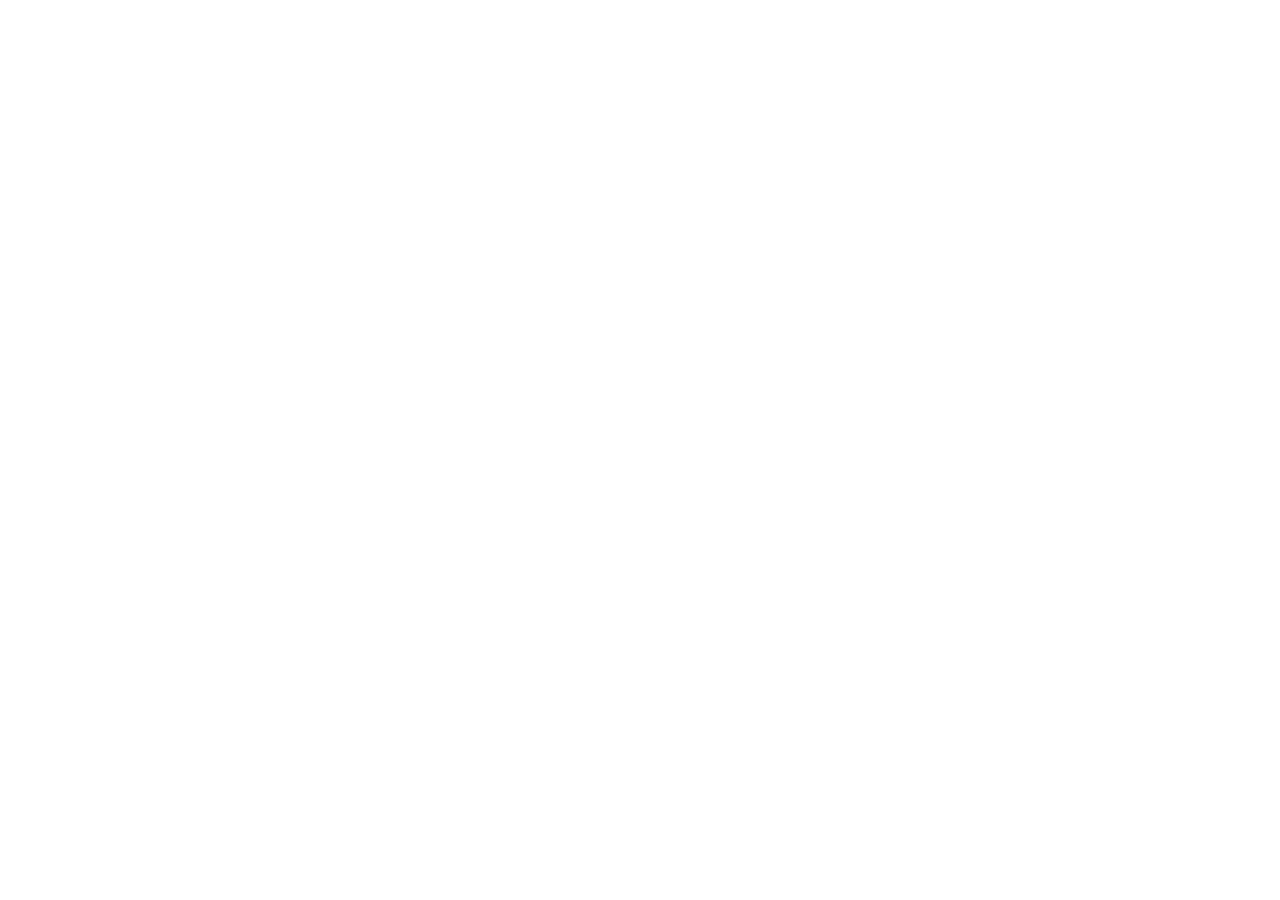
==== login.html @ 40fd8da1 "El cielo home - vista usuario" ====
<!DOCTYPE html>
<html lang="en">
<head>
    <meta charset="UTF-8">
    <meta name="viewport" content="width=device-width, initial-scale=1.0">
    <title>Nombre</title>
</head>
<body>
    
</body>
</html>
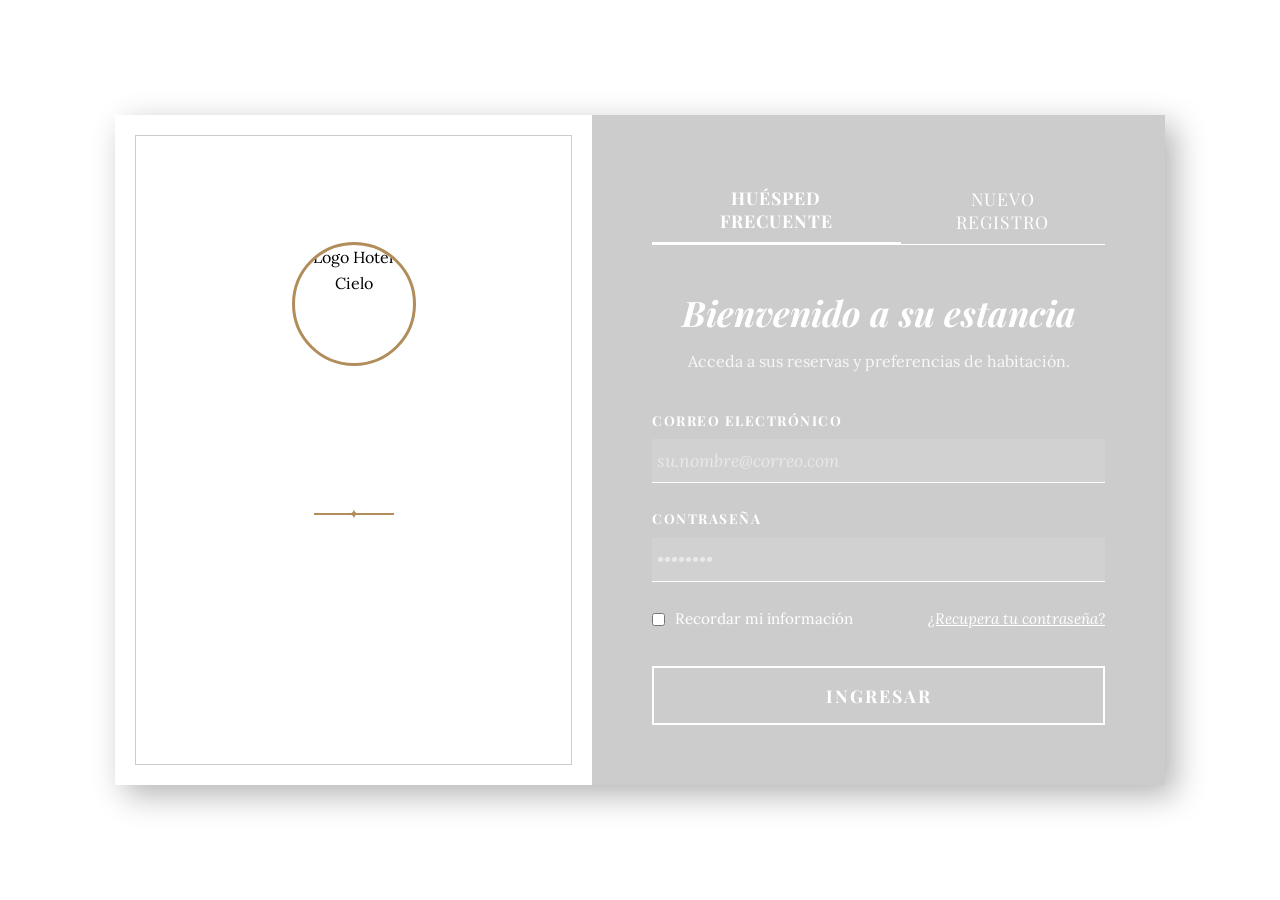
==== commit 87106d56: "Design complete" ====
--- a/login.html
+++ b/login.html
@@ -1,11 +1,615 @@
-<!DOCTYPE html>
-<html lang="en">
-<head>
-    <meta charset="UTF-8">
-    <meta name="viewport" content="width=device-width, initial-scale=1.0">
-    <title>Nombre</title>
-</head>
-<body>
-    
-</body>
-</html>+<!doctype html>
+<html lang="es">
+  <head>
+    <meta charset="utf-8" />
+    <meta name="viewport" content="width=device-width, initial-scale=1.0" />
+    <title>Acceso | Hotel El Cielo</title>
+    <link rel="preconnect" href="https://fonts.googleapis.com" />
+    <link rel="preconnect" href="https://fonts.gstatic.com" crossorigin />
+    <link
+      href="https://fonts.googleapis.com/css2?family=Lora:ital,wght@0,400;0,600;1,400&family=Playfair+Display:ital,wght@0,400;0,600;0,700;1,400&display=swap"
+      rel="stylesheet"
+    />
+    <script src="https://cdn.jsdelivr.net/npm/@supabase/supabase-js@2"></script>
+    <style>
+      /* === ESTÉTICA AREQUIPEÑA COLONIAL === */
+      :root {
+        --sillar-light: #ffffff24; /* Blanco sillar iluminado translúcido */
+        --sillar-base: #ebe7df; /* Blanco sillar sombra */
+        --rojo-colonial: #6e2b25; /* Rojo Santa Catalina */
+        --fierro-forjado: #000000; /* Negro Puro para la izquierda */
+        --blur-form: 12px; /* Blur activado */
+        --blanco-puro: #ffffff; /* Ajustado para que el texto resalte */
+        --oro-viejo: #b08d5b; /* Detalles en madera tallada o bronce */
+        --font-headings: "Playfair Display", Georgia, serif;
+        --font-body: "Lora", "Times New Roman", serif;
+      }
+
+      * {
+        box-sizing: border-box;
+        margin: 0;
+        padding: 0;
+      }
+
+      body {
+        background-image: url(https://akzqiyajwdfyufdubifw.supabase.co/storage/v1/object/public/Perrito/fondologin2.webp);
+        background-size: cover;
+        background-position: center;
+        font-family: var(--font-body);
+        color: var(--blanco-puro);
+        display: flex;
+        flex-direction: column;
+        min-height: 100vh;
+        line-height: 1.6;
+      }
+
+      /* === CONTENEDOR PRINCIPAL === */
+      .main-container {
+        flex-grow: 1;
+        display: flex;
+        align-items: center;
+        justify-content: center;
+        padding: 40px 20px;
+      }
+
+      .card {
+        display: flex;
+        flex-direction: row;
+        background-color: var(--sillar-light);
+        width: 100%;
+        max-width: 1050px;
+        min-height: 600px;
+        box-shadow: 10px 10px 30px rgba(0, 0, 0, 0.3);
+      }
+
+      /* === PANEL IZQUIERDO (HOTEL) === */
+      .brand-panel {
+        flex: 1;
+        background-image: url(https://akzqiyajwdfyufdubifw.supabase.co/storage/v1/object/public/Perrito/PortadaLogin.webp);
+        background-size: cover;
+        background-position: start;
+        color: #000000;
+        padding: 60px 50px;
+        display: flex;
+        flex-direction: column;
+        justify-content: center;
+        align-items: center;
+        text-align: center;
+        position: relative;
+      }
+
+      /* Detalle de marco interno imitando portón */
+      .brand-panel::before {
+        content: "";
+        position: absolute;
+        top: 20px;
+        right: 20px;
+        bottom: 20px;
+        left: 20px;
+        border: 1px solid rgba(0, 0, 0, 0.2);
+        pointer-events: none;
+      }
+
+      .brand-title {
+        font-family: var(--font-headings);
+        font-size: 3.5rem;
+        font-weight: 700;
+        margin-bottom: 15px;
+        line-height: 1;
+        letter-spacing: 2px;
+        text-transform: uppercase;
+      }
+
+      .brand-divider {
+        width: 80px;
+        height: 2px;
+        background-color: var(--oro-viejo);
+        margin-bottom: 30px;
+        position: relative;
+      }
+
+      /* Adorno central en el divisor */
+      .brand-divider::after {
+        content: "✦";
+        position: absolute;
+        top: -10px;
+        left: calc(50% - 6px);
+        color: var(--oro-viejo);
+        font-size: 14px;
+      }
+
+      .brand-subtitle {
+        font-size: 1.3rem;
+        font-style: italic;
+        opacity: 0.9;
+        max-width: 90%;
+        line-height: 1.8;
+        font-weight: 400;
+      }
+
+      /* Información de pie de página reubicada dentro del panel izquierdo */
+      .panel-footer {
+        position: absolute;
+        bottom: 35px;
+        left: 0;
+        width: 100%;
+        text-align: center;
+        font-family: var(--font-headings);
+        font-size: 0.85rem;
+        color: var(--fierro-forjado);
+        letter-spacing: 1px;
+        padding: 0 30px;
+      }
+
+      .panel-footer-links {
+        margin-top: 5px;
+      }
+
+      .panel-footer-links a {
+        color: var(--fierro-forjado);
+        text-decoration: underline;
+        margin: 0 10px;
+        font-style: italic;
+        transition: color 0.3s;
+        color: var(--blanco-puro);
+      }
+
+      .panel-footer-links a:hover {
+        color: var(--oro-viejo);
+        text-decoration: none;
+      }
+
+      /* === PANEL DERECHO (FORMULARIOS) === */
+      .form-panel {
+        flex: 1.2;
+        padding: 60px 60px;
+        display: flex;
+        flex-direction: column;
+        -webkit-backdrop-filter: blur(var(--blur-form));
+        backdrop-filter: blur(var(--blur-form));
+        background-color: rgba(0, 0, 0, 0.2);
+      }
+
+      /* Navegación por pestañas */
+      .form-tabs {
+        display: flex;
+        margin-bottom: 40px;
+        border-bottom: 1px solid var(--blanco-puro);
+        justify-content: center;
+      }
+
+      .tab-btn {
+        background: none;
+        border: none;
+        font-family: var(--font-headings);
+        font-size: 1.1rem;
+        text-transform: uppercase;
+        letter-spacing: 1px;
+        color: var(--blanco-puro);
+        padding: 10px 25px;
+        cursor: pointer;
+        transition: all 0.3s ease;
+        position: relative;
+        top: 1px;
+      }
+
+      .tab-btn.active {
+        color: var(--blanco-puro);
+        font-weight: 700;
+        border-bottom: 3px solid var(--blanco-puro);
+      }
+
+      .tab-btn:hover:not(.active) {
+        color: var(--blanco-puro);
+        opacity: 0.7;
+      }
+
+      /* Formularios */
+      .form-section {
+        display: none;
+        animation: fadeIn 0.5s ease;
+      }
+
+      .form-section.active {
+        display: block;
+      }
+
+      .form-header {
+        text-align: center;
+        margin-bottom: 35px;
+      }
+
+      .form-header h2 {
+        font-family: var(--font-headings);
+        font-size: 2.2rem;
+        color: var(--blanco-puro);
+        margin-bottom: 8px;
+        font-style: italic;
+      }
+
+      .form-header p {
+        color: rgba(255, 255, 255, 0.85);
+        font-size: 1rem;
+      }
+
+      .input-group {
+        margin-bottom: 25px;
+      }
+
+      .input-group label {
+        display: block;
+        font-family: var(--font-headings);
+        font-size: 0.85rem;
+        font-weight: 700;
+        margin-bottom: 8px;
+        color: var(--blanco-puro);
+        text-transform: uppercase;
+        letter-spacing: 1.5px;
+      }
+
+      .input-group input[type="text"],
+      .input-group input[type="email"],
+      .input-group input[type="password"] {
+        width: 100%;
+        padding: 10px 5px;
+        border: none;
+        border-bottom: 1px solid var(--blanco-puro);
+        background-color: rgba(255, 255, 255, 0.1);
+        font-family: var(--font-body);
+        font-size: 1.1rem;
+        color: var(--blanco-puro);
+        transition:
+          border-color 0.3s,
+          background-color 0.3s;
+      }
+
+      .input-group input:focus {
+        outline: none;
+        border-bottom: 2px solid var(--blanco-puro);
+        background-color: rgba(255, 255, 255, 0.2);
+      }
+
+      .input-group input::placeholder {
+        color: rgba(255, 255, 255, 0.5);
+        font-style: italic;
+      }
+
+      .form-actions {
+        display: flex;
+        justify-content: space-between;
+        align-items: center;
+        margin-bottom: 35px;
+        margin-top: 10px;
+      }
+
+      .checkbox-group {
+        display: flex;
+        align-items: center;
+        font-size: 0.95rem;
+        color: var(--blanco-puro);
+      }
+
+      .checkbox-group input {
+        margin-right: 10px;
+        accent-color: var(--blanco-puro);
+      }
+
+      .forgot-link {
+        font-size: 0.95rem;
+        color: var(--blanco-puro);
+        text-decoration: underline;
+        font-style: italic;
+        transition: color 0.3s;
+      }
+
+      .forgot-link:hover {
+        color: var(--oro-viejo);
+      }
+
+      /* Botón Clásico */
+      .btn-submit {
+        width: 100%;
+        padding: 16px;
+        background-color: transparent;
+        color: var(--blanco-puro);
+        border: 2px solid var(--blanco-puro);
+        font-family: var(--font-headings);
+        font-size: 1.1rem;
+        font-weight: bold;
+        letter-spacing: 2px;
+        text-transform: uppercase;
+        cursor: pointer;
+        transition:
+          background-color 0.3s,
+          color 0.3s;
+      }
+
+      .btn-submit:hover {
+        background-color: var(--blanco-puro);
+        color: #000000;
+      }
+
+      /* === RESPONSIVO === */
+      @media (max-width: 850px) {
+        .card {
+          flex-direction: column;
+          border: 1px solid var(--blanco-puro);
+        }
+        .brand-panel {
+          padding: 50px 30px 100px 30px;
+          border-right: none;
+          border-bottom: 2px solid var(--blanco-puro);
+        }
+        .brand-title {
+          font-size: 2.5rem;
+        }
+        .form-panel {
+          padding: 40px 30px;
+        }
+        .form-actions {
+          flex-direction: column;
+          align-items: flex-start;
+          gap: 15px;
+        }
+        .panel-footer {
+          bottom: 20px;
+        }
+      }
+
+      @keyframes fadeIn {
+        from {
+          opacity: 0;
+          transform: translateY(10px);
+        }
+        to {
+          opacity: 1;
+          transform: translateY(0);
+        }
+      }
+
+      /* === TOAST NOTIFICATIONS === */
+      .toast-container {
+        position: fixed;
+        top: 20px;
+        right: 20px;
+        z-index: 1000;
+        display: flex;
+        flex-direction: column;
+        gap: 10px;
+      }
+
+      .toast {
+        background: rgba(0, 0, 0, 0.85);
+        -webkit-backdrop-filter: blur(8px);
+        backdrop-filter: blur(8px);
+        color: white;
+        padding: 16px 24px;
+        border-radius: 8px;
+        box-shadow: 0 10px 30px rgba(0, 0, 0, 0.3);
+        display: flex;
+        align-items: center;
+        gap: 12px;
+        min-width: 300px;
+        border-left: 4px solid var(--oro-viejo);
+        transform: translateX(120%);
+        transition: transform 0.4s cubic-bezier(0.68, -0.55, 0.265, 1.55);
+        font-family: var(--font-body);
+      }
+
+      .toast.show {
+        transform: translateX(0);
+      }
+
+      .toast.error {
+        border-left-color: #ff4d4d;
+      }
+
+      .toast.success {
+        border-left-color: #4caf50;
+      }
+    </style>
+  </head>
+  <body>
+    <main class="main-container">
+      <div class="card">
+        <div class="brand-panel">
+          <img
+            src="https://akzqiyajwdfyufdubifw.supabase.co/storage/v1/object/public/Perrito/ImagenDePerroIng.S.jpeg"
+            alt="Logo Hotel El Cielo"
+            style="
+              width: 124px;
+              height: 124px;
+              margin-bottom: 20px;
+              border-radius: 190%;
+              border: 3px solid var(--oro-viejo);
+            "
+          />
+          <h1 class="brand-title" style="color: var(--blanco-puro)">
+            Hotel El Cielo
+          </h1>
+          <div class="brand-divider"></div>
+          <p class="brand-subtitle" style="color: var(--blanco-puro)">
+            Descubra la majestuosidad y elegancia colonial en el corazón de la
+            Ciudad Blanca.
+          </p>
+
+          <div class="panel-footer" style="color: var(--blanco-puro)">
+            <strong>Hotel El Cielo</strong> &copy; 2026. Arequipa, Perú.
+            <div class="panel-footer-links">
+              <a href="#">Privacidad</a>
+              <a href="#">Términos de Reserva</a>
+              <a href="#">Conserjería</a>
+            </div>
+          </div>
+        </div>
+
+        <div class="form-panel">
+          <div class="form-tabs">
+            <button
+              class="tab-btn active"
+              onclick="switchTab('login')"
+              id="tab-login"
+            >
+              Huésped Frecuente
+            </button>
+            <button
+              class="tab-btn"
+              onclick="switchTab('register')"
+              id="tab-register"
+            >
+              Nuevo Registro
+            </button>
+          </div>
+
+          <div class="form-section active" id="section-login">
+            <div class="form-header">
+              <h2>Bienvenido a su estancia</h2>
+              <p>Acceda a sus reservas y preferencias de habitación.</p>
+            </div>
+
+            <form id="login-form">
+              <div class="input-group">
+                <label for="login-email">Correo Electrónico</label>
+                <input
+                  type="email"
+                  id="login-email"
+                  name="email"
+                  placeholder="su.nombre@correo.com"
+                  required
+                />
+              </div>
+
+              <div class="input-group">
+                <label for="login-password">Contraseña</label>
+                <input
+                  type="password"
+                  id="login-password"
+                  name="password"
+                  placeholder="••••••••"
+                  required
+                />
+              </div>
+
+              <div class="form-actions">
+                <div class="checkbox-group">
+                  <input type="checkbox" id="remember" name="remember" />
+                  <label
+                    for="remember"
+                    style="
+                      font-family: var(--font-body);
+                      font-weight: normal;
+                      text-transform: none;
+                      letter-spacing: normal;
+                      margin-bottom: 0;
+                    "
+                    >Recordar mi información</label
+                  >
+                </div>
+                <a href="#" class="forgot-link">¿Recupera tu contraseña?</a>
+              </div>
+
+              <button type="submit" class="btn-submit">Ingresar</button>
+            </form>
+          </div>
+
+          <div class="form-section" id="section-register">
+            <div class="form-header">
+              <h2>Únase a Nosotros</h2>
+              <p>Registre sus datos para una experiencia personalizada.</p>
+            </div>
+
+            <form id="register-form">
+              <div class="input-group">
+                <label for="reg-name">Nombre de Huésped</label>
+                <input
+                  type="text"
+                  id="reg-name"
+                  name="name"
+                  placeholder="Ej. Carlos Mendoza"
+                  required
+                />
+              </div>
+
+              <div class="input-group">
+                <label for="reg-email">Correo Electrónico</label>
+                <input
+                  type="email"
+                  id="reg-email"
+                  name="email"
+                  placeholder="su.nombre@correo.com"
+                  required
+                />
+              </div>
+
+              <div class="input-group">
+                <label for="reg-password">Clave de Acceso</label>
+                <input
+                  type="password"
+                  id="reg-password"
+                  name="password"
+                  placeholder="Mínimo 8 caracteres"
+                  required
+                />
+              </div>
+
+              <button type="submit" class="btn-submit">
+                Finalizar Registro
+              </button>
+            </form>
+          </div>
+
+          <div class="form-section" id="section-verify">
+            <div class="form-header">
+              <h2>Verificación Requerida</h2>
+              <p>
+                Hemos enviado un código a su correo electrónico. Por favor,
+                ingréselo a continuación.
+              </p>
+            </div>
+
+            <form id="verify-form">
+              <div class="input-group">
+                <label for="verify-code">Código de Seguridad</label>
+                <input
+                  type="text"
+                  id="verify-code"
+                  name="code"
+                  placeholder="Ej. 123456"
+                  required
+                  style="
+                    text-align: center;
+                    letter-spacing: 5px;
+                    font-size: 1.5rem;
+                  "
+                />
+              </div>
+
+              <div
+                class="form-actions"
+                style="justify-content: center; gap: 20px"
+              >
+                <a
+                  href="#"
+                  class="forgot-link"
+                  onclick="
+                    switchTab('register');
+                    return false;
+                  "
+                  >Corregir correo</a
+                >
+                <a href="#" class="forgot-link">Reenviar código</a>
+              </div>
+
+              <button type="submit" class="btn-submit">Verificar Cuenta</button>
+            </form>
+          </div>
+        </div>
+      </div>
+    </main>
+
+    <div id="toast-container" class="toast-container"></div>
+
+    <script src="assets/js/supabase-config.js"></script>
+    <script src="assets/js/Auth-login/app-log-EC.js"></script>
+  </body>
+</html>
